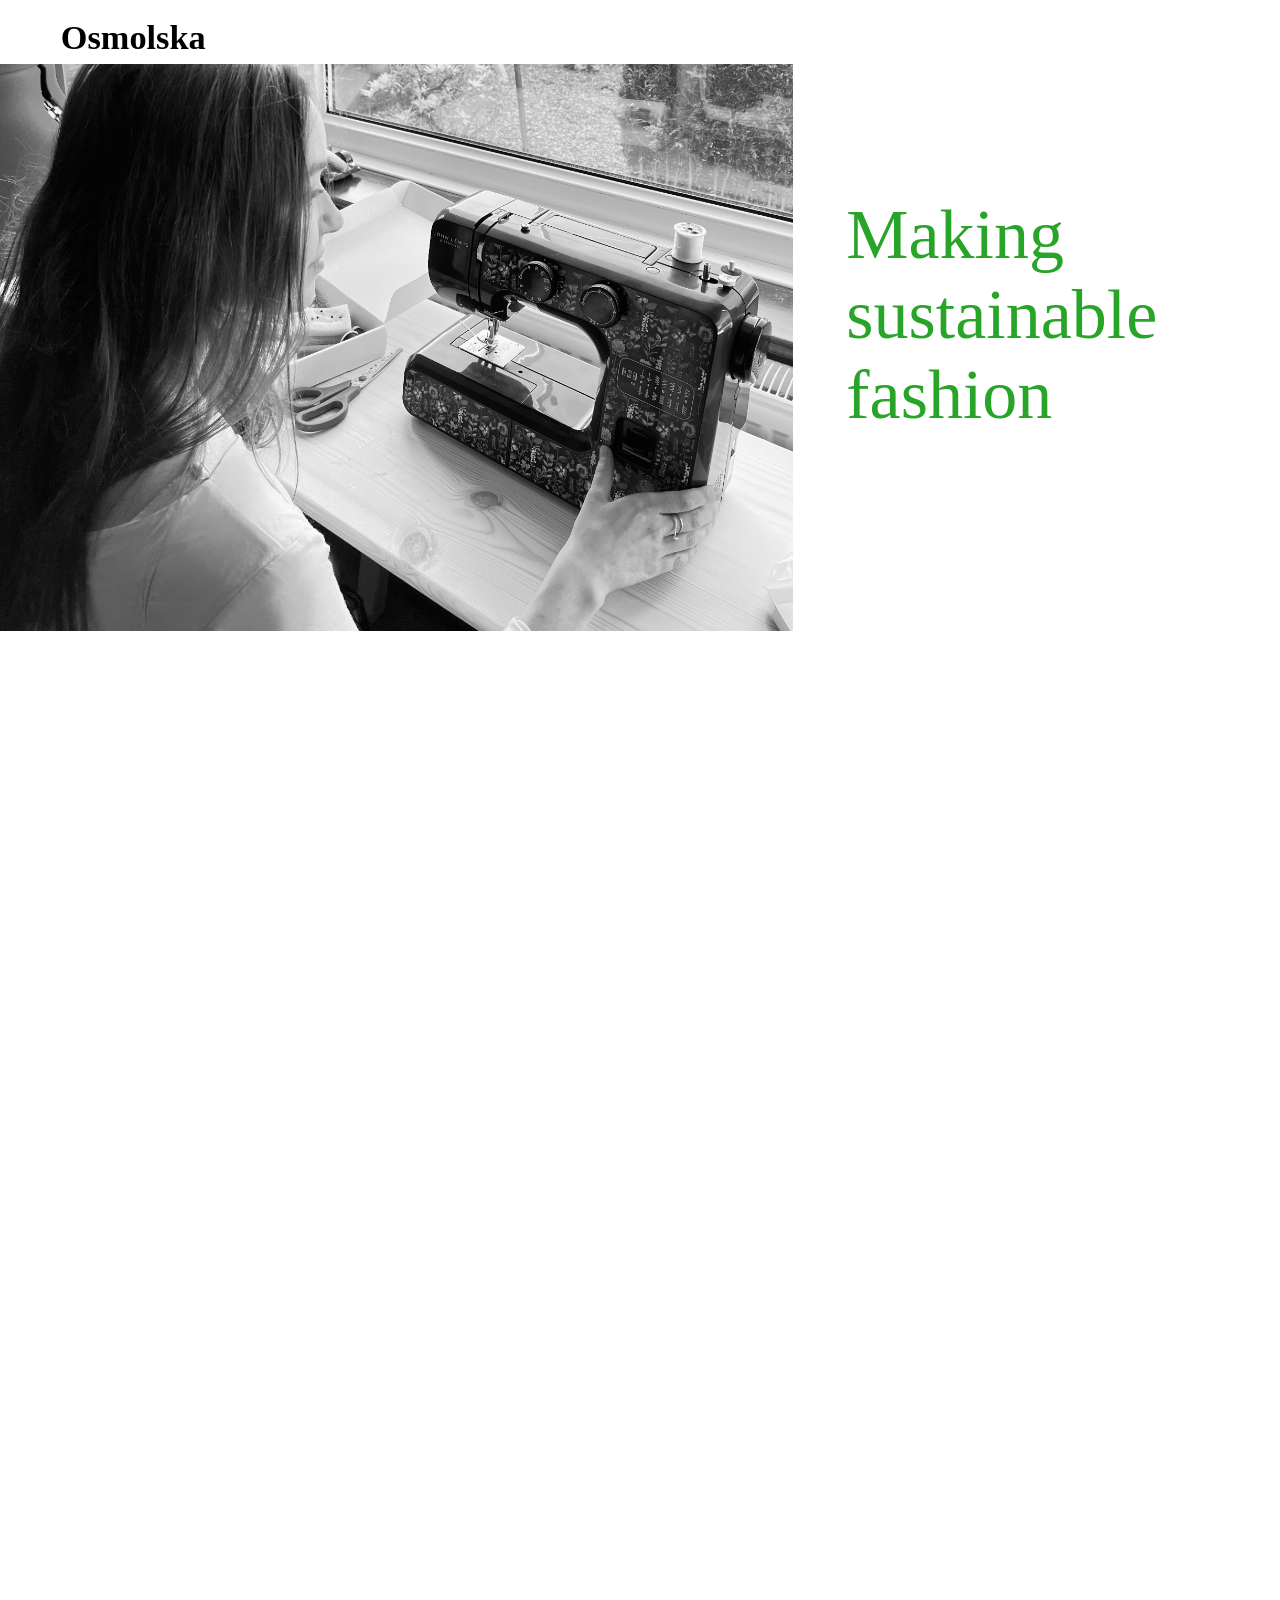
==== art.html @ ff0fca17 "main" ====
<!DOCTYPE html>
<html>
<head>
  <title>Art</title>
</head>
<body>
  <script src="banner.js"></script>
  <script>
    document.body.style.margin = '0';
    document.body.style.backgroundColor = 'white';

    const scene = document.createElement('div');
    scene.style.position = 'relative';
    scene.style.display = 'flex';
    scene.style.alignItems = 'center';
    scene.style.justifyContent = 'center';
    scene.style.gap = `${2 * window.CM}px`;
    scene.style.margin = `${5 * window.CM}px auto ${4 * window.CM} auto`;
    scene.style.width = 'fit-content';

    const sewing = document.createElement('img');
    sewing.src = 'Images/sewing.JPG';
    sewing.style.display = 'block';
    sewing.style.width = `${30 * window.CM}px`;
    sewing.style.transform = 'rotate(0deg)';
    scene.appendChild(sewing);

    const title = document.createElement('div');
    title.textContent = 'Making sustainable fashion';
    title.style.color = '#28a428';
    title.style.fontFamily = "'Times New Roman', Times, serif";
    title.style.fontSize = `${100 * window.SCALE}px`;
    title.style.textAlign = 'left';
    scene.appendChild(title);

    document.body.appendChild(scene);

    const spacer = document.createElement('div');
    spacer.style.height = `${3 * window.CM}px`;
    document.body.appendChild(spacer);

    (function () {
      const SCALE = window.SCALE;
      const CM = window.CM;
      const files = ['Images/dress2.png', 'Images/dress1.png', 'Images/dress3.jpg'];
      const sourceUrl = 'https://www.sciencedirect.com/science/article/pii/S2405844023096123';

      const linkStyle = document.createElement('style');
      linkStyle.textContent = `
        .source-link, .source-link:link, .source-link:visited,
        .source-link:hover, .source-link:active, .source-link:focus {
          color: inherit;
          font: inherit;
          text-decoration: none;
        }
      `;
      document.head.appendChild(linkStyle);

      const source = (text) => `<a class="source-link" href="${sourceUrl}" target="_blank" rel="noopener noreferrer">${text}</a>`;

      const labelsLeft = [source('<strong>Textile production amounts to nearly 10\% of global carbon emissions. </strong>'), '<strong>These clothes are made by me, using local / recycled materials.</strong>', '<strong>Clothes should last more than a month</strong>'];
      const labelsRight = [ source('Emitting billions of tonnes of CO2 annually'), 'e.g., curtains were used to make this dress', 'Clothes should be valued'];

      const wrappers = [];
      const sections = [];

      files.forEach((src, i) => {
        const wrapper = document.createElement('div');
        wrapper.style.position = 'fixed';
        wrapper.style.top = '50%';
        wrapper.style.left = '50%';
        wrapper.style.opacity = '0';
        wrapper.style.zIndex = '1';
        wrapper.style.pointerEvents = 'none';

        const img = document.createElement('img');
        img.src = src;
        img.style.aspectRatio = '1 / 1';
        img.style.objectFit = 'cover';
        img.style.display = 'block';
        if (src.includes('dress3')) {
          img.style.objectPosition = 'center 80%';
        }
        wrapper.appendChild(img);

        if (labelsLeft[i]) {
          const label = document.createElement('div');
          label.innerHTML = labelsLeft[i];
          label.style.position = 'absolute';
          label.style.right = `calc(100% + ${3 * CM}px)`;
          label.style.top = '50%';
          label.style.transform = 'translate(0, -50%)';
          label.style.fontFamily = "'Times New Roman', Times, serif";
          label.style.fontSize = `${55 * SCALE}px`;
          label.style.color = '#28a428';
          label.style.width = `min(${10 * CM}px, calc(100vw - ${2 * CM}px))`;
          label.style.whiteSpace = 'pre-line';
          wrapper.appendChild(label);
          label.style.pointerEvents = 'auto';
        }

        if (labelsRight[i]) {
          const label = document.createElement('div');
          label.innerHTML = labelsRight[i];
          label.style.position = 'absolute';
          label.style.left = `calc(100% + ${1 * CM}px)`;
          label.style.top = '50%';
          label.style.transform = 'translate(0, -50%)';
          label.style.fontFamily = "'Times New Roman', Times, serif";
          label.style.fontSize = `${55 * SCALE}px`;
          label.style.color = '#28a428';
          label.style.width = `min(${10 * CM}px, calc(100vw - ${2 * CM}px))`;
          label.style.whiteSpace = 'pre-line';
          wrapper.appendChild(label);
          label.style.pointerEvents = 'auto';
        }

        document.body.appendChild(wrapper);
        wrappers.push(wrapper);

        const section = document.createElement('div');
        section.style.height = '100vh';
        document.body.appendChild(section);
        sections.push(section);
      });

      function fade(distance) {
        if (distance <= CM) return 1;
        const range = Math.max(1, window.innerHeight * 0.5 - CM);
        const t = Math.min(1, (distance - CM) / range);
        return 1 - (t * t * (3 - 2 * t));
      }

      function update() {
        const viewportCenter = window.innerHeight / 2;
        const size = 20 * CM;

        wrappers.forEach(wrapper => {
          wrapper.firstChild.style.width = size + 'px';
          wrapper.firstChild.style.height = size + 'px';
        });

        sections.forEach((s, i) => {
          const rect = s.getBoundingClientRect();
          const offset = rect.top + rect.height / 2 - viewportCenter;
          wrappers[i].style.transform = `translate(-50%, calc(-50% + ${offset * 0.5}px))`;
          wrappers[i].style.opacity = fade(Math.abs(offset));
        });
      }

      window.addEventListener('scroll', update);
      window.addEventListener('resize', update);
      update();
    })();
  </script>
</body>
</html>
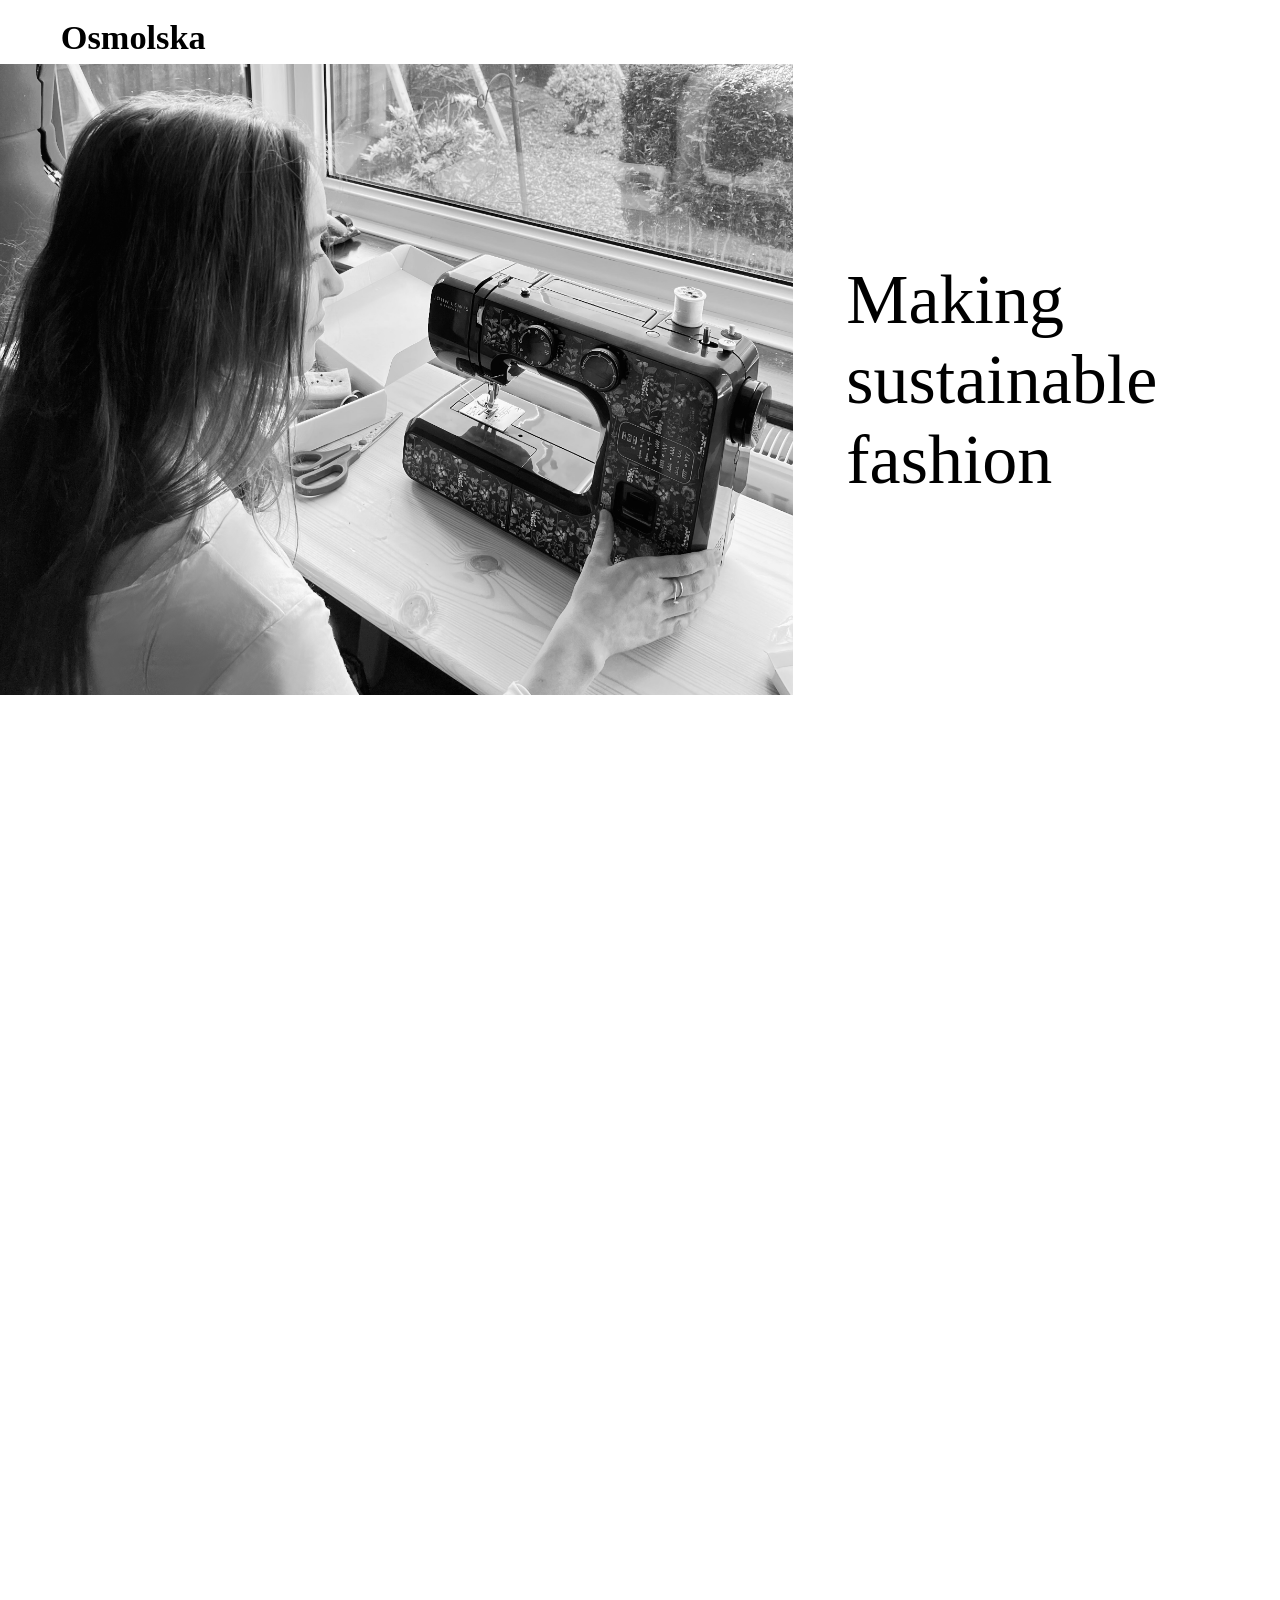
==== commit 2feaaff8: "mobile fixes" ====
--- a/art.html
+++ b/art.html
@@ -1,6 +1,8 @@
 <!DOCTYPE html>
 <html>
 <head>
+  <meta charset="UTF-8">
+  <meta name="viewport" content="width=device-width, initial-scale=1.0">
   <title>Art</title>
 </head>
 <body>
@@ -8,29 +10,76 @@
   <script>
     document.body.style.margin = '0';
     document.body.style.backgroundColor = 'white';
+    document.documentElement.style.overflowX = 'hidden';
 
     const scene = document.createElement('div');
     scene.style.position = 'relative';
     scene.style.display = 'flex';
     scene.style.alignItems = 'center';
     scene.style.justifyContent = 'center';
-    scene.style.gap = `${2 * window.CM}px`;
-    scene.style.margin = `${5 * window.CM}px auto ${4 * window.CM} auto`;
     scene.style.width = 'fit-content';
+    scene.style.maxWidth = '100%';
 
     const sewing = document.createElement('img');
     sewing.src = 'Images/sewing.JPG';
     sewing.style.display = 'block';
-    sewing.style.width = `${30 * window.CM}px`;
-    sewing.style.transform = 'rotate(0deg)';
-    scene.appendChild(sewing);
 
     const title = document.createElement('div');
     title.textContent = 'Making sustainable fashion';
-    title.style.color = '#28a428';
+    title.style.color = 'black';
     title.style.fontFamily = "'Times New Roman', Times, serif";
-    title.style.fontSize = `${100 * window.SCALE}px`;
-    title.style.textAlign = 'left';
+
+    function layoutScene() {
+      const narrow = window.isNarrow();
+      const CM = window.CM;
+      const SCALE = window.SCALE;
+
+      if (narrow) {
+        scene.style.flexDirection = 'row';
+        scene.style.gap = '0px';
+        scene.style.width = '100vw';
+        scene.style.maxWidth = '100vw';
+        // Flush with the bottom of the fixed banner: no gap above the picture.
+        scene.style.margin = `${window.bannerHeight()}px 0 ${2 * CM}px 0`;
+
+        sewing.style.width = '100vw';
+
+        title.style.position = 'absolute';
+        title.style.top = '50%';
+        title.style.left = '50%';
+        title.style.width = '100%';
+        title.style.margin = '0px';
+        title.style.transform = 'translate(-50%, 190%)';
+        title.style.whiteSpace = 'pre-line';
+        title.style.textAlign = 'center';
+        title.style.fontSize = `min(${104 * SCALE}px, 10vw)`;
+        title.style.textShadow = 'none';
+      } else {
+        scene.style.flexDirection = 'row';
+        scene.style.gap = `${2 * CM}px`;
+        scene.style.width = 'fit-content';
+        scene.style.maxWidth = '100%';
+        scene.style.width = 'fit-content';
+        scene.style.maxWidth = '100%';
+        // Flush with the bottom of the fixed banner: no gap above the picture.
+        scene.style.margin = `${window.bannerHeight()}px auto ${4 * CM}px auto`;
+
+        sewing.style.width = `${30 * CM}px`;
+
+        title.style.position = 'static';
+        title.style.top = 'auto';
+        title.style.left = 'auto';
+        title.style.width = 'auto';
+        title.style.margin = '0px';
+        title.style.transform = 'none';
+        title.style.whiteSpace = 'normal';
+        title.style.textAlign = 'left';
+        title.style.fontSize = `min(${100 * SCALE}px, 30vw)`;
+        title.style.textShadow = 'none';
+      }
+    }
+
+    scene.appendChild(sewing);
     scene.appendChild(title);
 
     document.body.appendChild(scene);
@@ -58,11 +107,12 @@
 
       const source = (text) => `<a class="source-link" href="${sourceUrl}" target="_blank" rel="noopener noreferrer">${text}</a>`;
 
-      const labelsLeft = [source('<strong>Textile production amounts to nearly 10\% of global carbon emissions. </strong>'), '<strong>These clothes are made by me, using local / recycled materials.</strong>', '<strong>Clothes should last more than a month</strong>'];
-      const labelsRight = [ source('Emitting billions of tonnes of CO2 annually'), 'e.g., curtains were used to make this dress', 'Clothes should be valued'];
+      const labelsLeft = [source('<strong>Textile production amounts to nearly 10\% of global carbon emissions. </strong>'), '<strong>These clothes are made by me, using local / recycled materials.</strong>', '<strong>Clothes should last more than a month.</strong>'];
+      const labelsRight = [ source('Emitting billions of tonnes of CO2 annually.'), 'e.g., curtains were used to make this dress.', 'Clothes should be valued.'];
 
       const wrappers = [];
       const sections = [];
+      const labels = [];
 
       files.forEach((src, i) => {
         const wrapper = document.createElement('div');
@@ -79,77 +129,161 @@
         img.style.objectFit = 'cover';
         img.style.display = 'block';
         if (src.includes('dress3')) {
-          img.style.objectPosition = 'center 80%';
+          img.style.objectPosition = 'center 60%';
         }
         wrapper.appendChild(img);
+
+        const sideLabels = [];
 
         if (labelsLeft[i]) {
           const label = document.createElement('div');
           label.innerHTML = labelsLeft[i];
-          label.style.position = 'absolute';
-          label.style.right = `calc(100% + ${3 * CM}px)`;
-          label.style.top = '50%';
-          label.style.transform = 'translate(0, -50%)';
+          label.dataset.side = 'left';
           label.style.fontFamily = "'Times New Roman', Times, serif";
-          label.style.fontSize = `${55 * SCALE}px`;
-          label.style.color = '#28a428';
-          label.style.width = `min(${10 * CM}px, calc(100vw - ${2 * CM}px))`;
+          label.style.color = 'black';
           label.style.whiteSpace = 'pre-line';
-          wrapper.appendChild(label);
           label.style.pointerEvents = 'auto';
+          wrapper.insertBefore(label, img);
+          sideLabels.push(label);
         }
 
         if (labelsRight[i]) {
           const label = document.createElement('div');
           label.innerHTML = labelsRight[i];
-          label.style.position = 'absolute';
-          label.style.left = `calc(100% + ${1 * CM}px)`;
-          label.style.top = '50%';
-          label.style.transform = 'translate(0, -50%)';
+          label.dataset.side = 'right';
           label.style.fontFamily = "'Times New Roman', Times, serif";
-          label.style.fontSize = `${55 * SCALE}px`;
-          label.style.color = '#28a428';
-          label.style.width = `min(${10 * CM}px, calc(100vw - ${2 * CM}px))`;
+          label.style.color = 'black';
           label.style.whiteSpace = 'pre-line';
+          label.style.pointerEvents = 'auto';
           wrapper.appendChild(label);
-          label.style.pointerEvents = 'auto';
-        }
+          sideLabels.push(label);
+        }
+
+        labels.push(sideLabels);
 
         document.body.appendChild(wrapper);
         wrappers.push(wrapper);
 
         const section = document.createElement('div');
-        section.style.height = '100vh';
+        section.style.height = '50vh';
         document.body.appendChild(section);
         sections.push(section);
       });
 
-      function fade(distance) {
+      let lastNarrow = null;
+
+      function layoutGallery(narrow) {
+        if (narrow === lastNarrow) return;
+        lastNarrow = narrow;
+
+        labels.forEach(sideLabels => {
+          sideLabels.forEach(label => {
+            const right = label.dataset.side === 'right';
+            label.style.left = 'auto';
+            label.style.right = 'auto';
+
+            if (narrow) {
+              label.style.position = 'static';
+              label.style.top = 'auto';
+              label.style.transform = 'none';
+              label.style.width = `calc(100vw - ${2 * CM}px)`;
+              label.style.maxWidth = '26em';
+              label.style.margin = right
+                ? `${0.8 * CM}px auto 0`
+                : `0 auto ${0.8 * CM}px`;
+              label.style.textAlign = 'center';
+              label.style.fontSize = `min(${32 * SCALE}px, 5.4vw)`;
+            } else {
+              label.style.position = 'absolute';
+              label.style.top = '50%';
+              label.style.transform = 'translate(0, -50%)';
+              label.style.margin = '0';
+              label.style.width = `min(${10 * CM}px, calc(100vw - ${2 * CM}px))`;
+              label.style.maxWidth = 'none';
+              label.style.textAlign = 'left';
+              label.style.fontSize = `${32 * SCALE}px`;
+              label.style[right ? 'left' : 'right'] = `calc(100% + ${(right ? 1 : 3) * CM}px)`;
+            }
+          });
+        });
+      }
+
+      function fade(distance, leaving) {
         if (distance <= CM) return 1;
-        const range = Math.max(1, window.innerHeight * 0.5 - CM);
+        const viewportHeight = window.viewportHeight();
+        let reach = viewportHeight * 0.5;
+        if (window.isNarrow()) {
+          reach = leaving ? viewportHeight * 0.35 : viewportHeight * 1.15;
+        }
+        const range = Math.max(1, reach - CM);
         const t = Math.min(1, (distance - CM) / range);
         return 1 - (t * t * (3 - 2 * t));
       }
 
       function update() {
-        const viewportCenter = window.innerHeight / 2;
-        const size = 20 * CM;
+        const viewportCenter = window.viewportHeight() / 2;
+        const narrow = window.isNarrow();
+        layoutGallery(narrow);
+        // Same photo sizing as science.html, so the two galleries match.
+        const size = narrow
+          ? Math.min(12 * CM, window.innerWidth * 0.68, window.viewportHeight() * 0.42)
+          : 12 * CM;
 
         wrappers.forEach(wrapper => {
-          wrapper.firstChild.style.width = size + 'px';
-          wrapper.firstChild.style.height = size + 'px';
+          wrapper.style.width = narrow ? '100%' : '';
+          wrapper.style.left = narrow ? '0' : '50%';
+          const img = wrapper.querySelector('img');
+          img.style.width = size + 'px';
+          img.style.height = size + 'px';
+          img.style.marginLeft = narrow ? 'auto' : '0';
+          img.style.marginRight = narrow ? 'auto' : '0';
+        });
+
+        const viewportHeight = window.viewportHeight();
+        const endGap = 5 * CM;
+        const photoGap = 2 * CM;
+
+        sections.forEach((s, i) => {
+          let height = viewportHeight;
+
+          if (narrow) {
+            // Each wrapper holds the photo plus its labels, and the parallax
+            // below moves a wrapper at half the section's rate, so two
+            // wrappers only ever end up sectionHeight / 2 apart on screen.
+            // Size the section off the measured wrapper so that distance
+            // always clears the wrapper plus photoGap - a fixed multiple of
+            // the viewport lets them overlap once the labels get tall.
+            const wrapperHeight = wrappers[i].getBoundingClientRect().height;
+            height = Math.max(2 * (wrapperHeight + photoGap),
+              viewportHeight * 0.75);
+
+            if (i === sections.length - 1) {
+              // The last photo only has to scroll far enough to come to rest
+              // endGap above the end of the page. Its centre is pulled half
+              // way towards the section's centre, hence the 4x term.
+              height = Math.max(height, viewportHeight * 0.3,
+                2 * wrapperHeight + 4 * endGap - viewportHeight);
+            }
+          }
+
+          s.style.height = height + 'px';
         });
 
         sections.forEach((s, i) => {
           const rect = s.getBoundingClientRect();
           const offset = rect.top + rect.height / 2 - viewportCenter;
-          wrappers[i].style.transform = `translate(-50%, calc(-50% + ${offset * 0.5}px))`;
-          wrappers[i].style.opacity = fade(Math.abs(offset));
+          wrappers[i].style.transform = `translate(${narrow ? 0 : -50}%, calc(-50% + ${offset * 0.5}px))`;
+          wrappers[i].style.opacity = fade(Math.abs(offset), offset < 0);
         });
       }
 
       window.addEventListener('scroll', update);
-      window.addEventListener('resize', update);
+      window.addEventListener('resize', () => {
+        lastNarrow = null;
+        layoutScene();
+        update();
+      });
+      layoutScene();
       update();
     })();
   </script>
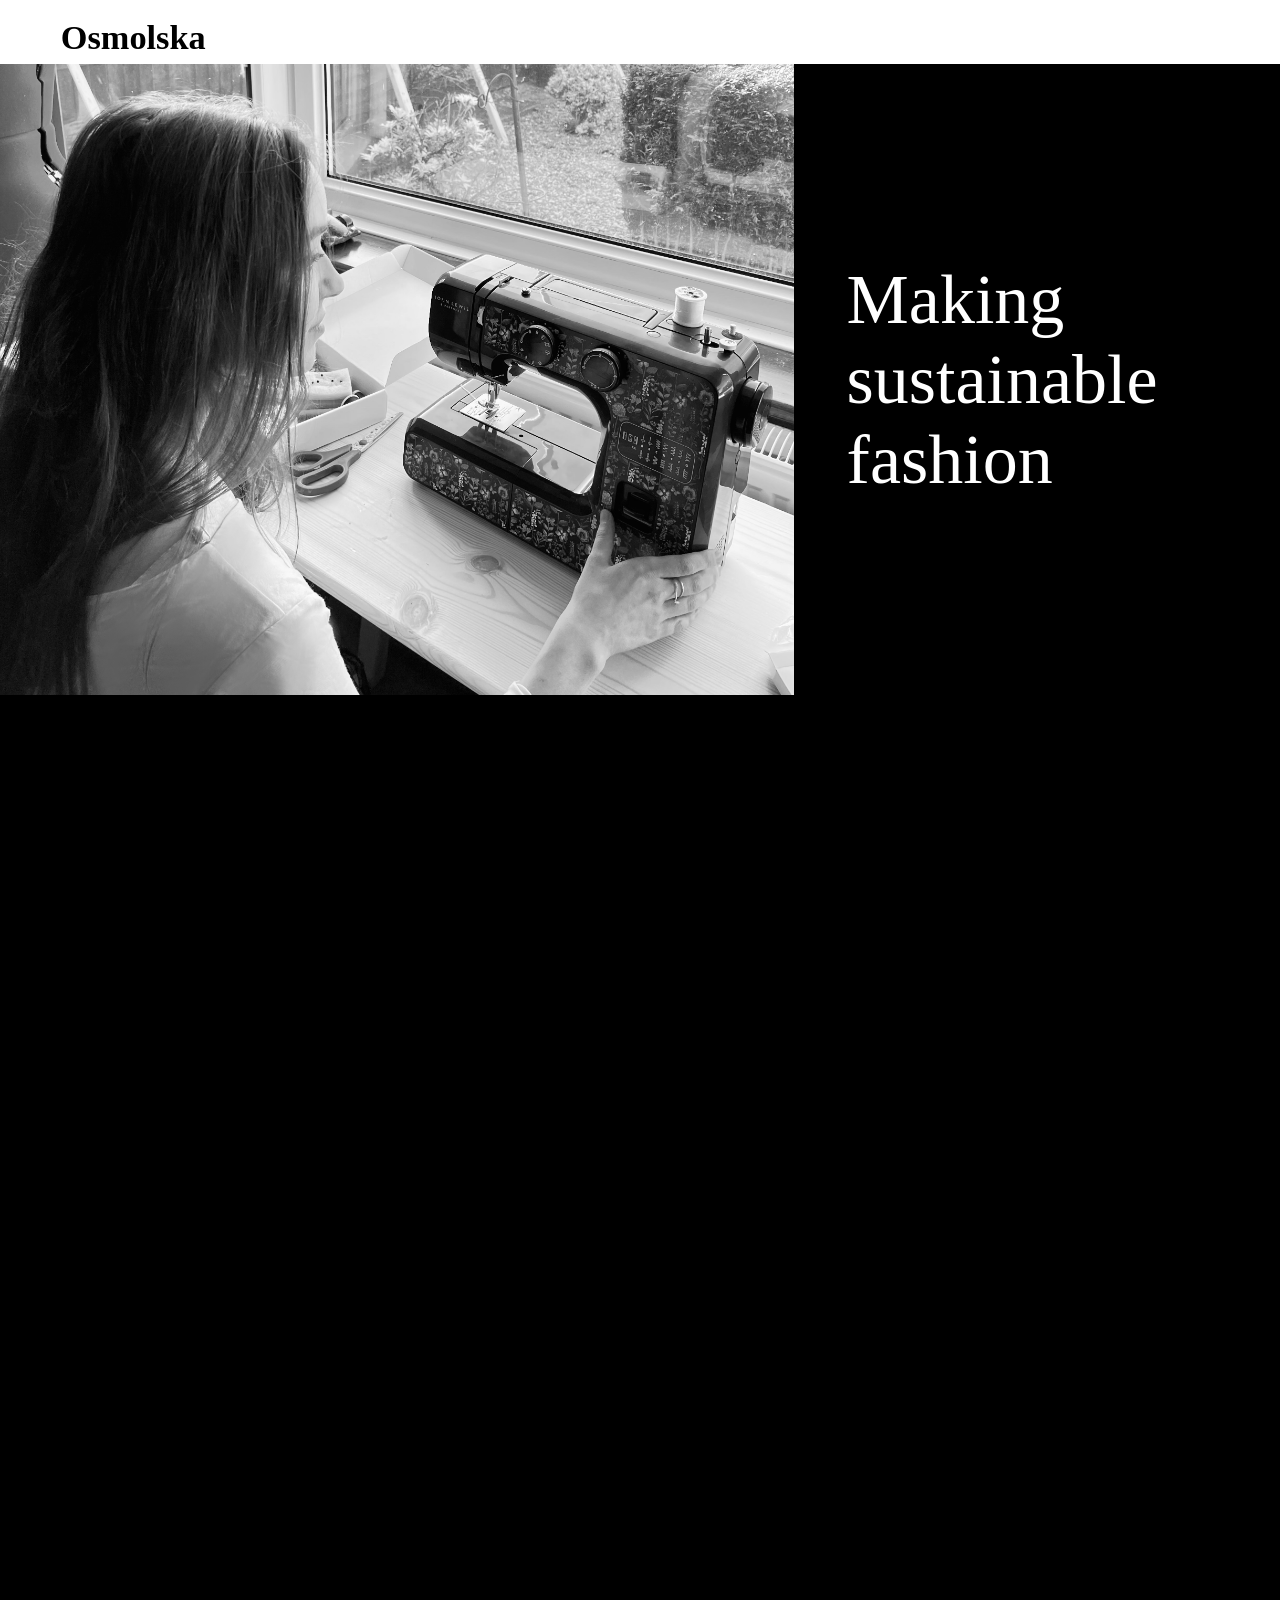
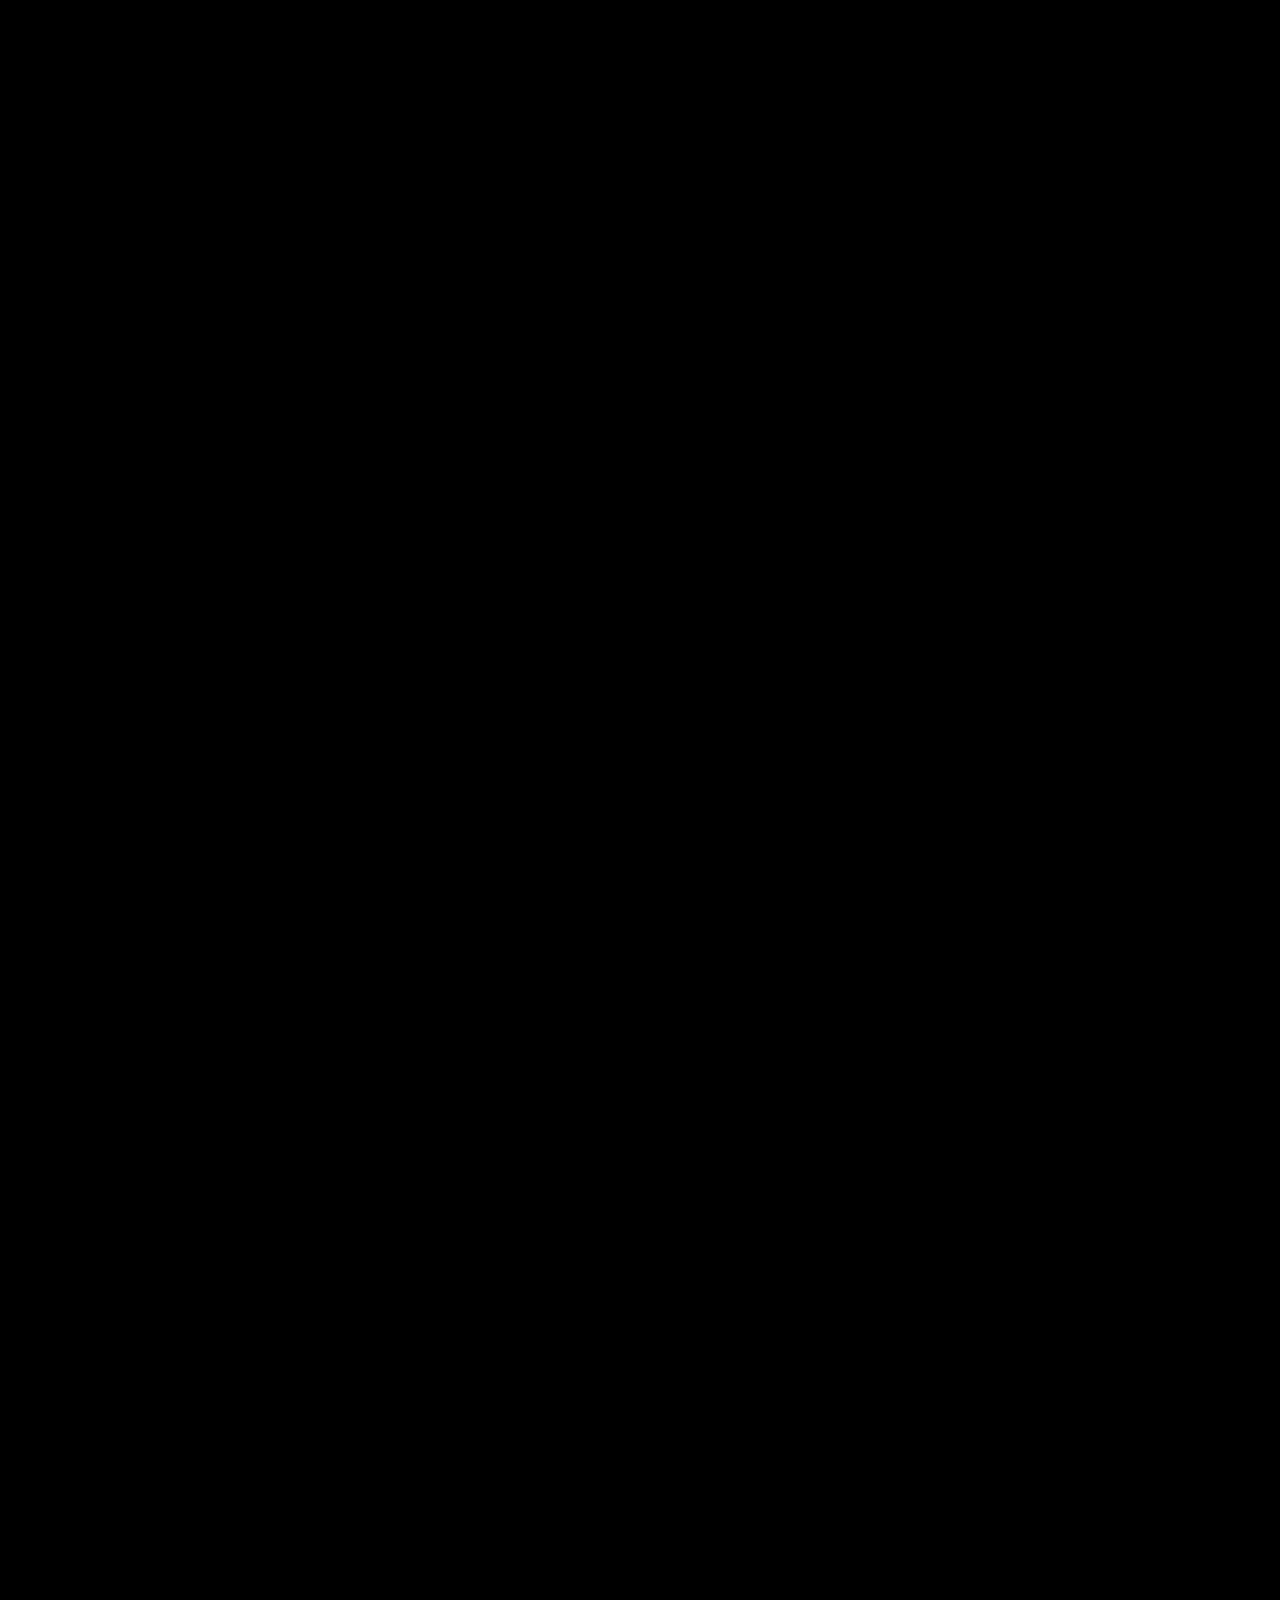
==== commit f107c9c2: "fixes for mobile version" ====
--- a/art.html
+++ b/art.html
@@ -1,291 +1,117 @@
 <!DOCTYPE html>
-<html>
+<html lang="en">
 <head>
   <meta charset="UTF-8">
   <meta name="viewport" content="width=device-width, initial-scale=1.0">
-  <title>Art</title>
+  <title>Osmolska - Art</title>
+  <link rel="stylesheet" href="style.css">
+  <style>
+    body {
+      background: #000;
+    }
+
+    .sewing {
+      display: flex;
+      align-items: center;
+      gap: calc(2 * var(--cm));
+      width: fit-content;
+      max-width: 100%;
+      margin: 0 auto calc(4 * var(--cm));
+    }
+
+    .sewing__photo {
+      width: calc(30 * var(--cm));
+    }
+
+    .sewing__title {
+      color: #fff;
+      font-size: min(calc(100 * var(--px)), 30vw);
+    }
+
+
+    .sewing + .gallery {
+      margin-top: calc(3 * var(--cm));
+    }
+
+    .gallery__label {
+      color: #fff;
+    }
+
+    @media (max-width: 700px), (max-height: 520px) {
+      .sewing {
+        flex-direction: column;
+        gap: calc(1 * var(--cm));
+        width: 100%;
+        margin: 0 0 calc(2 * var(--cm));
+      }
+
+      .sewing__photo {
+        width: 100%;
+      }
+
+
+      .sewing__title {
+        position: static;
+        width: 100%;
+        font-size: min(calc(104 * var(--px)), 10vw);
+        white-space: pre-line;
+        text-align: center;
+      }
+
+      .sewing + .gallery {
+        margin-top: calc(9 * var(--cm));
+      }
+    }
+  </style>
 </head>
 <body>
-  <script src="banner.js"></script>
+  <header class="banner">
+    <a class="banner__title" href="index.html">Osmolska</a>
+  </header>
+
+  <main>
+    <section class="sewing">
+      <img class="sewing__photo" src="Images/sewing.JPG"
+           alt="Sewing a dress from reclaimed fabric">
+      <div class="sewing__title">Making sustainable fashion</div>
+    </section>
+
+    <div class="gallery gallery--flow">
+      <div class="gallery__item">
+        <div class="gallery__label gallery__label--left"><a class="plain-link" href="https://www.sciencedirect.com/science/article/pii/S2405844023096123" target="_blank" rel="noopener noreferrer"><strong>Textile production amounts to nearly 10% of global carbon emissions. </strong></a></div>
+        <img class="gallery__photo" src="Images/dress2.png"
+             alt="A dress made from discarded fabric">
+        <div class="gallery__label gallery__label--right"><a class="plain-link" href="https://www.sciencedirect.com/science/article/pii/S2405844023096123" target="_blank" rel="noopener noreferrer">Emitting billions of tonnes of CO2 annually.</a></div>
+      </div>
+      <div class="gallery__track"></div>
+
+      <div class="gallery__item">
+        <div class="gallery__label gallery__label--left"><strong>These clothes are made by me, using local / recycled materials.</strong></div>
+        <img class="gallery__photo" src="Images/dress1.png"
+             alt="A second dress made from recycled curtains">
+        <div class="gallery__label gallery__label--right">e.g., curtains were used to make this dress.</div>
+      </div>
+      <div class="gallery__track"></div>
+
+      <div class="gallery__item">
+        <div class="gallery__label gallery__label--left"><strong>Clothes should last more than a month.</strong></div>
+        <img class="gallery__photo gallery__photo--low" src="Images/dress3.jpg"
+             alt="A third dress, worn and photographed outdoors">
+        <div class="gallery__label gallery__label--right">Clothes should be valued.</div>
+      </div>
+      <div class="gallery__track"></div>
+    </div>
+  </main>
+
+  <script src="gallery.js"></script>
   <script>
-    document.body.style.margin = '0';
-    document.body.style.backgroundColor = 'white';
-    document.documentElement.style.overflowX = 'hidden';
+    (function () {
+      const gallery = document.querySelector('.gallery');
+      const items = gallery.querySelectorAll('.gallery__item');
+      const tracks = gallery.querySelectorAll('.gallery__track');
 
-    const scene = document.createElement('div');
-    scene.style.position = 'relative';
-    scene.style.display = 'flex';
-    scene.style.alignItems = 'center';
-    scene.style.justifyContent = 'center';
-    scene.style.width = 'fit-content';
-    scene.style.maxWidth = '100%';
-
-    const sewing = document.createElement('img');
-    sewing.src = 'Images/sewing.JPG';
-    sewing.style.display = 'block';
-
-    const title = document.createElement('div');
-    title.textContent = 'Making sustainable fashion';
-    title.style.color = 'black';
-    title.style.fontFamily = "'Times New Roman', Times, serif";
-
-    function layoutScene() {
-      const narrow = window.isNarrow();
-      const CM = window.CM;
-      const SCALE = window.SCALE;
-
-      if (narrow) {
-        scene.style.flexDirection = 'row';
-        scene.style.gap = '0px';
-        scene.style.width = '100vw';
-        scene.style.maxWidth = '100vw';
-        // Flush with the bottom of the fixed banner: no gap above the picture.
-        scene.style.margin = `${window.bannerHeight()}px 0 ${2 * CM}px 0`;
-
-        sewing.style.width = '100vw';
-
-        title.style.position = 'absolute';
-        title.style.top = '50%';
-        title.style.left = '50%';
-        title.style.width = '100%';
-        title.style.margin = '0px';
-        title.style.transform = 'translate(-50%, 190%)';
-        title.style.whiteSpace = 'pre-line';
-        title.style.textAlign = 'center';
-        title.style.fontSize = `min(${104 * SCALE}px, 10vw)`;
-        title.style.textShadow = 'none';
-      } else {
-        scene.style.flexDirection = 'row';
-        scene.style.gap = `${2 * CM}px`;
-        scene.style.width = 'fit-content';
-        scene.style.maxWidth = '100%';
-        scene.style.width = 'fit-content';
-        scene.style.maxWidth = '100%';
-        // Flush with the bottom of the fixed banner: no gap above the picture.
-        scene.style.margin = `${window.bannerHeight()}px auto ${4 * CM}px auto`;
-
-        sewing.style.width = `${30 * CM}px`;
-
-        title.style.position = 'static';
-        title.style.top = 'auto';
-        title.style.left = 'auto';
-        title.style.width = 'auto';
-        title.style.margin = '0px';
-        title.style.transform = 'none';
-        title.style.whiteSpace = 'normal';
-        title.style.textAlign = 'left';
-        title.style.fontSize = `min(${100 * SCALE}px, 30vw)`;
-        title.style.textShadow = 'none';
-      }
-    }
-
-    scene.appendChild(sewing);
-    scene.appendChild(title);
-
-    document.body.appendChild(scene);
-
-    const spacer = document.createElement('div');
-    spacer.style.height = `${3 * window.CM}px`;
-    document.body.appendChild(spacer);
-
-    (function () {
-      const SCALE = window.SCALE;
-      const CM = window.CM;
-      const files = ['Images/dress2.png', 'Images/dress1.png', 'Images/dress3.jpg'];
-      const sourceUrl = 'https://www.sciencedirect.com/science/article/pii/S2405844023096123';
-
-      const linkStyle = document.createElement('style');
-      linkStyle.textContent = `
-        .source-link, .source-link:link, .source-link:visited,
-        .source-link:hover, .source-link:active, .source-link:focus {
-          color: inherit;
-          font: inherit;
-          text-decoration: none;
-        }
-      `;
-      document.head.appendChild(linkStyle);
-
-      const source = (text) => `<a class="source-link" href="${sourceUrl}" target="_blank" rel="noopener noreferrer">${text}</a>`;
-
-      const labelsLeft = [source('<strong>Textile production amounts to nearly 10\% of global carbon emissions. </strong>'), '<strong>These clothes are made by me, using local / recycled materials.</strong>', '<strong>Clothes should last more than a month.</strong>'];
-      const labelsRight = [ source('Emitting billions of tonnes of CO2 annually.'), 'e.g., curtains were used to make this dress.', 'Clothes should be valued.'];
-
-      const wrappers = [];
-      const sections = [];
-      const labels = [];
-
-      files.forEach((src, i) => {
-        const wrapper = document.createElement('div');
-        wrapper.style.position = 'fixed';
-        wrapper.style.top = '50%';
-        wrapper.style.left = '50%';
-        wrapper.style.opacity = '0';
-        wrapper.style.zIndex = '1';
-        wrapper.style.pointerEvents = 'none';
-
-        const img = document.createElement('img');
-        img.src = src;
-        img.style.aspectRatio = '1 / 1';
-        img.style.objectFit = 'cover';
-        img.style.display = 'block';
-        if (src.includes('dress3')) {
-          img.style.objectPosition = 'center 60%';
-        }
-        wrapper.appendChild(img);
-
-        const sideLabels = [];
-
-        if (labelsLeft[i]) {
-          const label = document.createElement('div');
-          label.innerHTML = labelsLeft[i];
-          label.dataset.side = 'left';
-          label.style.fontFamily = "'Times New Roman', Times, serif";
-          label.style.color = 'black';
-          label.style.whiteSpace = 'pre-line';
-          label.style.pointerEvents = 'auto';
-          wrapper.insertBefore(label, img);
-          sideLabels.push(label);
-        }
-
-        if (labelsRight[i]) {
-          const label = document.createElement('div');
-          label.innerHTML = labelsRight[i];
-          label.dataset.side = 'right';
-          label.style.fontFamily = "'Times New Roman', Times, serif";
-          label.style.color = 'black';
-          label.style.whiteSpace = 'pre-line';
-          label.style.pointerEvents = 'auto';
-          wrapper.appendChild(label);
-          sideLabels.push(label);
-        }
-
-        labels.push(sideLabels);
-
-        document.body.appendChild(wrapper);
-        wrappers.push(wrapper);
-
-        const section = document.createElement('div');
-        section.style.height = '50vh';
-        document.body.appendChild(section);
-        sections.push(section);
-      });
-
-      let lastNarrow = null;
-
-      function layoutGallery(narrow) {
-        if (narrow === lastNarrow) return;
-        lastNarrow = narrow;
-
-        labels.forEach(sideLabels => {
-          sideLabels.forEach(label => {
-            const right = label.dataset.side === 'right';
-            label.style.left = 'auto';
-            label.style.right = 'auto';
-
-            if (narrow) {
-              label.style.position = 'static';
-              label.style.top = 'auto';
-              label.style.transform = 'none';
-              label.style.width = `calc(100vw - ${2 * CM}px)`;
-              label.style.maxWidth = '26em';
-              label.style.margin = right
-                ? `${0.8 * CM}px auto 0`
-                : `0 auto ${0.8 * CM}px`;
-              label.style.textAlign = 'center';
-              label.style.fontSize = `min(${32 * SCALE}px, 5.4vw)`;
-            } else {
-              label.style.position = 'absolute';
-              label.style.top = '50%';
-              label.style.transform = 'translate(0, -50%)';
-              label.style.margin = '0';
-              label.style.width = `min(${10 * CM}px, calc(100vw - ${2 * CM}px))`;
-              label.style.maxWidth = 'none';
-              label.style.textAlign = 'left';
-              label.style.fontSize = `${32 * SCALE}px`;
-              label.style[right ? 'left' : 'right'] = `calc(100% + ${(right ? 1 : 3) * CM}px)`;
-            }
-          });
-        });
-      }
-
-      function fade(distance, leaving) {
-        if (distance <= CM) return 1;
-        const viewportHeight = window.viewportHeight();
-        let reach = viewportHeight * 0.5;
-        if (window.isNarrow()) {
-          reach = leaving ? viewportHeight * 0.35 : viewportHeight * 1.15;
-        }
-        const range = Math.max(1, reach - CM);
-        const t = Math.min(1, (distance - CM) / range);
-        return 1 - (t * t * (3 - 2 * t));
-      }
-
-      function update() {
-        const viewportCenter = window.viewportHeight() / 2;
-        const narrow = window.isNarrow();
-        layoutGallery(narrow);
-        // Same photo sizing as science.html, so the two galleries match.
-        const size = narrow
-          ? Math.min(12 * CM, window.innerWidth * 0.68, window.viewportHeight() * 0.42)
-          : 12 * CM;
-
-        wrappers.forEach(wrapper => {
-          wrapper.style.width = narrow ? '100%' : '';
-          wrapper.style.left = narrow ? '0' : '50%';
-          const img = wrapper.querySelector('img');
-          img.style.width = size + 'px';
-          img.style.height = size + 'px';
-          img.style.marginLeft = narrow ? 'auto' : '0';
-          img.style.marginRight = narrow ? 'auto' : '0';
-        });
-
-        const viewportHeight = window.viewportHeight();
-        const endGap = 5 * CM;
-        const photoGap = 2 * CM;
-
-        sections.forEach((s, i) => {
-          let height = viewportHeight;
-
-          if (narrow) {
-            // Each wrapper holds the photo plus its labels, and the parallax
-            // below moves a wrapper at half the section's rate, so two
-            // wrappers only ever end up sectionHeight / 2 apart on screen.
-            // Size the section off the measured wrapper so that distance
-            // always clears the wrapper plus photoGap - a fixed multiple of
-            // the viewport lets them overlap once the labels get tall.
-            const wrapperHeight = wrappers[i].getBoundingClientRect().height;
-            height = Math.max(2 * (wrapperHeight + photoGap),
-              viewportHeight * 0.75);
-
-            if (i === sections.length - 1) {
-              // The last photo only has to scroll far enough to come to rest
-              // endGap above the end of the page. Its centre is pulled half
-              // way towards the section's centre, hence the 4x term.
-              height = Math.max(height, viewportHeight * 0.3,
-                2 * wrapperHeight + 4 * endGap - viewportHeight);
-            }
-          }
-
-          s.style.height = height + 'px';
-        });
-
-        sections.forEach((s, i) => {
-          const rect = s.getBoundingClientRect();
-          const offset = rect.top + rect.height / 2 - viewportCenter;
-          wrappers[i].style.transform = `translate(${narrow ? 0 : -50}%, calc(-50% + ${offset * 0.5}px))`;
-          wrappers[i].style.opacity = fade(Math.abs(offset), offset < 0);
-        });
-      }
-
-      window.addEventListener('scroll', update);
-      window.addEventListener('resize', () => {
-        lastNarrow = null;
-        layoutScene();
-        update();
-      });
-      layoutScene();
-      update();
+      Gallery.init({ items, tracks, flowOnMobile: true });
     })();
   </script>
 </body>
-</html>+</html>
--- a/style.css
+++ b/style.css
@@ -0,0 +1,180 @@
+
+:root {
+  --scale: 0.7;
+  --cm: calc(var(--scale) * 1cm);
+  --px: calc(var(--scale) * 1px);
+  --serif: 'Times New Roman', Times, serif;
+}
+
+*,
+*::before,
+*::after {
+  box-sizing: border-box;
+}
+
+html {
+
+  overflow-x: clip;
+}
+
+body {
+  margin: 0;
+  font-family: var(--serif);
+  color: #000;
+}
+
+img {
+  display: block;
+}
+
+
+
+.banner {
+  position: sticky;
+  top: 0;
+  z-index: 10;
+  flex: none;
+  padding: calc(0.9 * var(--cm)) 0 calc(0.5 * var(--cm)) calc(2.3 * var(--cm));
+  background: #fff;
+}
+
+.banner__title {
+  display: block;
+  font-family: Georgia, serif;
+  font-weight: bold;
+  font-size: calc(49 * var(--px));
+  line-height: 0.8;
+  color: #000;
+  text-decoration: none;
+}
+
+
+.plain-link,
+.plain-link:link,
+.plain-link:visited,
+.plain-link:hover,
+.plain-link:active,
+.plain-link:focus {
+  color: inherit;
+  font: inherit;
+  text-decoration: none;
+}
+
+
+
+.gallery {
+  --label-w-left: calc(10 * var(--cm));
+  --label-w-right: calc(10 * var(--cm));
+  --label-gap-left: calc(3 * var(--cm));
+  --label-gap-right: calc(1 * var(--cm));
+  --label-font-narrow: 5.4vw;
+  --label-max-narrow: 26em;
+  --label-margin-left: 0 auto calc(0.8 * var(--cm));
+  --label-margin-right: calc(0.8 * var(--cm)) auto 0;
+}
+
+.gallery__item {
+  position: fixed;
+  top: 50%;
+  left: 50%;
+  z-index: 1;
+  pointer-events: none;
+  opacity: 0;
+}
+
+.gallery__track {
+  height: 100vh;
+}
+
+.gallery__photo {
+  width: calc(12 * var(--cm));
+  aspect-ratio: 1 / 1;
+  object-fit: cover;
+}
+
+.gallery__photo--low {
+  object-position: center 60%;
+}
+
+.gallery__label {
+  --label-shift: 0px;
+  position: absolute;
+  top: 50%;
+  transform: translate(var(--label-shift), -50%);
+  margin: 0;
+  max-width: none;
+  font-size: calc(32 * var(--px));
+  text-align: left;
+  white-space: pre-line;
+  pointer-events: auto;
+}
+
+.gallery__label--left {
+  right: calc(100% + var(--label-gap-left));
+  width: min(var(--label-w-left), calc(100vw - 2 * var(--cm)));
+}
+
+.gallery__label--right {
+  left: calc(100% + var(--label-gap-right));
+  width: min(var(--label-w-right), calc(100vw - 2 * var(--cm)));
+}
+
+.gallery__panel {
+  overflow: hidden;
+}
+
+@media (max-width: 700px), (max-height: 520px) {
+  .banner {
+    padding: calc(0.5 * var(--cm)) 0 calc(0.4 * var(--cm)) calc(1.4 * var(--cm));
+  }
+
+  .banner__title {
+    font-size: 26px;
+    line-height: 0.85;
+  }
+
+  .gallery__item {
+    left: 0;
+    width: 100%;
+  }
+
+  .gallery__photo {
+    width: min(calc(12 * var(--cm)), 68vw, 42vh);
+    margin-inline: auto;
+  }
+
+  .gallery__label {
+    position: static;
+    top: auto;
+    transform: none;
+    width: calc(100vw - 2 * var(--cm));
+    max-width: var(--label-max-narrow);
+    font-size: min(calc(32 * var(--px)), var(--label-font-narrow));
+    text-align: center;
+  }
+
+  .gallery__label--left {
+    right: auto;
+    margin: var(--label-margin-left);
+  }
+
+  .gallery__label--right {
+    left: auto;
+    margin: var(--label-margin-right);
+  }
+
+  .gallery__panel {
+    height: auto;
+    overflow: visible;
+  }
+
+  .gallery--flow .gallery__item {
+    position: static;
+    width: auto;
+    opacity: 1;
+  }
+
+  .gallery--flow .gallery__track {
+    height: 10vh;
+  }
+}
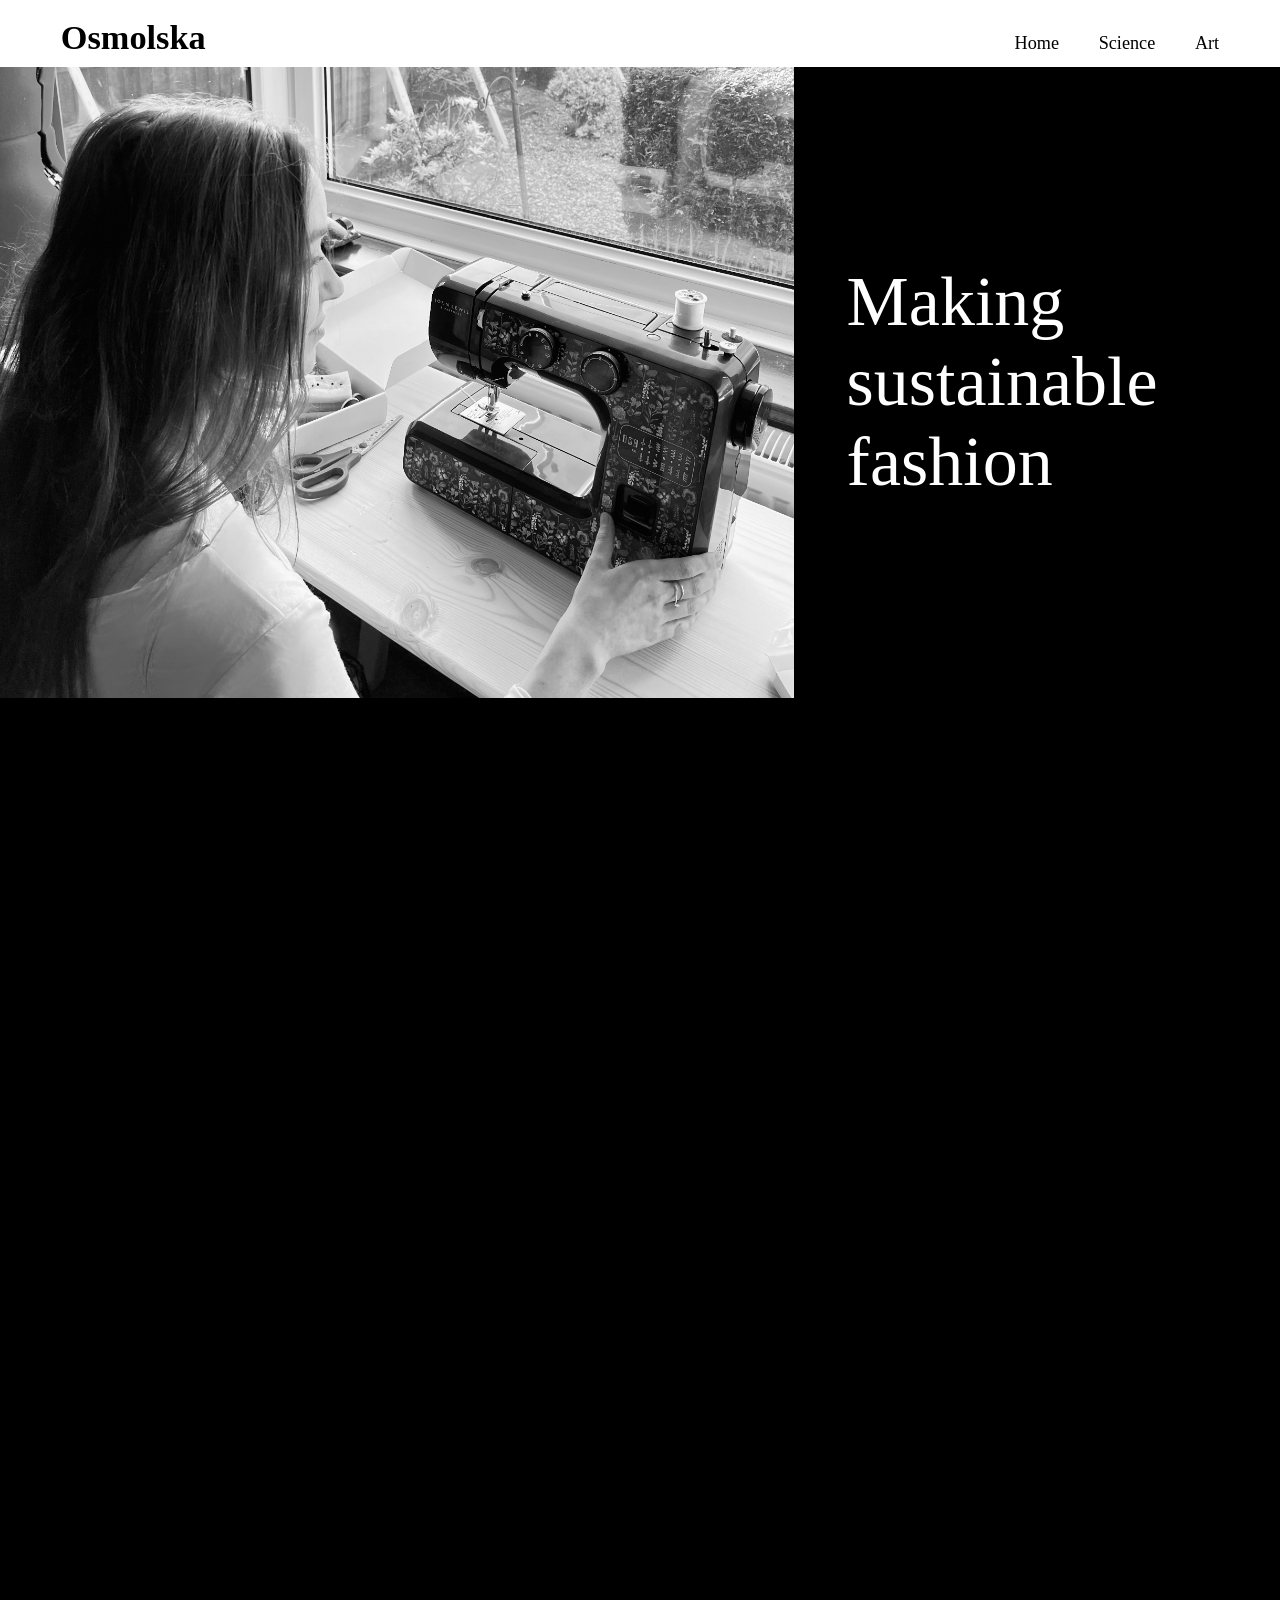
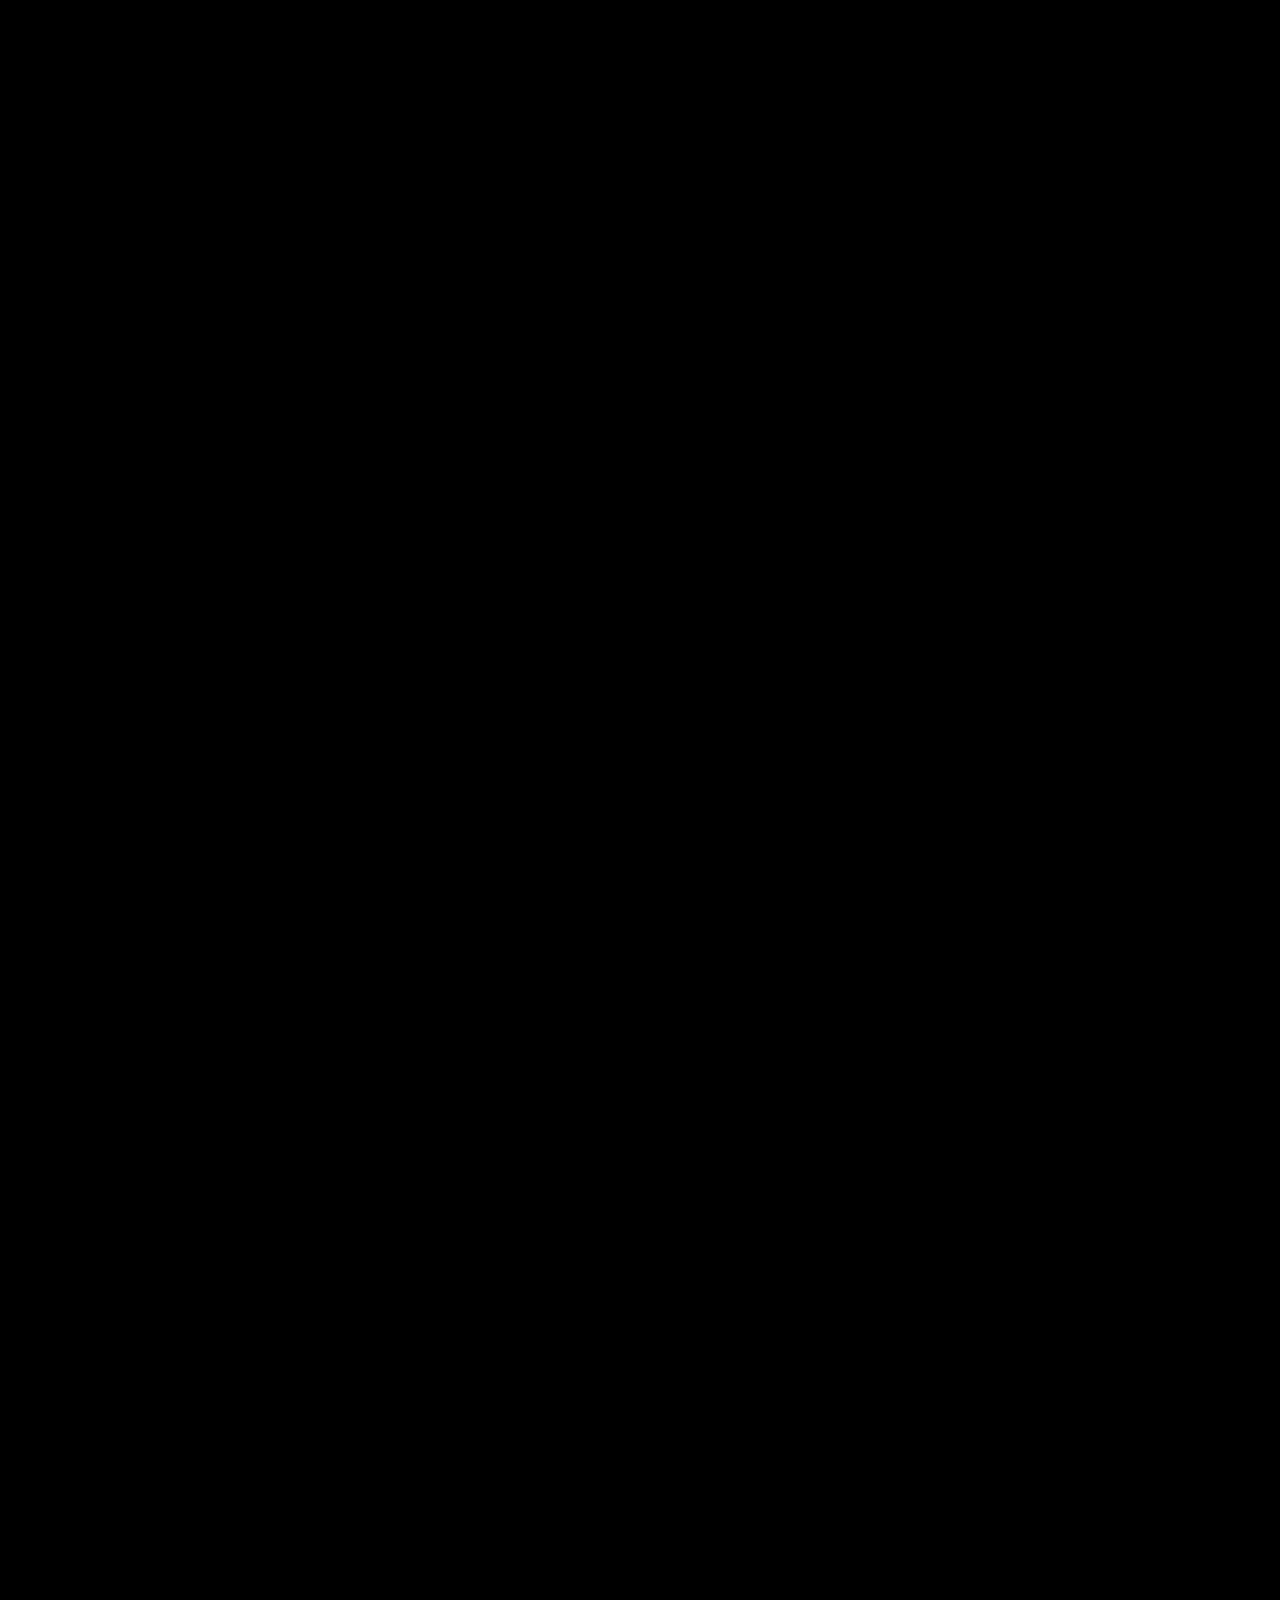
==== commit 01009256: "more on my PhD" ====
--- a/art.html
+++ b/art.html
@@ -67,6 +67,12 @@
 <body>
   <header class="banner">
     <a class="banner__title" href="index.html">Osmolska</a>
+
+    <nav class="banner__nav" aria-label="Main">
+      <a class="banner__link" href="index.html">Home</a>
+      <a class="banner__link" href="science.html">Science</a>
+      <a class="banner__link" href="art.html" aria-current="page">Art</a>
+    </nav>
   </header>
 
   <main>
--- a/style.css
+++ b/style.css
@@ -34,18 +34,41 @@
   top: 0;
   z-index: 10;
   flex: none;
-  padding: calc(0.9 * var(--cm)) 0 calc(0.5 * var(--cm)) calc(2.3 * var(--cm));
+  display: flex;
+  flex-wrap: wrap;
+  align-items: baseline;
+  justify-content: space-between;
+  column-gap: calc(2 * var(--cm));
+  padding: calc(0.9 * var(--cm)) calc(2.3 * var(--cm)) calc(0.5 * var(--cm)) calc(2.3 * var(--cm));
   background: #fff;
 }
 
 .banner__title {
-  display: block;
   font-family: Georgia, serif;
   font-weight: bold;
   font-size: calc(49 * var(--px));
   line-height: 0.8;
   color: #000;
   text-decoration: none;
+}
+
+.banner__nav {
+  display: flex;
+  gap: calc(1.5 * var(--cm));
+  margin-left: auto;
+  white-space: nowrap;
+}
+
+.banner__link {
+  color: #000;
+  font-family: Georgia, serif;
+  font-size: calc(26 * var(--px));
+  text-decoration: none;
+}
+
+.banner__link:hover,
+.banner__link:focus-visible {
+  text-decoration: underline;
 }
 
 
@@ -58,6 +81,114 @@
   color: inherit;
   font: inherit;
   text-decoration: none;
+}
+
+
+
+.prose {
+  max-width: 44em;
+  margin: 0 auto;
+  padding: calc(4 * var(--cm)) calc(1.5 * var(--cm)) calc(6 * var(--cm));
+  font-size: min(calc(32 * var(--px)), 5vw);
+  line-height: 1.5;
+}
+
+.prose__title {
+  margin: 0 0 calc(1 * var(--cm));
+  font-size: min(calc(100 * var(--px)), 11vw);
+  line-height: 1.1;
+}
+
+.prose__back {
+  display: inline-block;
+  margin-top: calc(2 * var(--cm));
+}
+
+
+.split {
+  display: grid;
+  grid-template-columns: 1fr 1fr;
+  gap: calc(2 * var(--cm));
+  align-items: center;
+  margin: calc(2 * var(--cm)) 0;
+}
+
+
+.split__figure {
+  justify-self: center;
+  width: auto;
+  height: auto;
+  max-width: 100%;
+  max-height: 18em;
+}
+
+
+.split--reverse .split__figure {
+  grid-column: 2;
+  grid-row: 1;
+}
+
+.split--reverse p {
+  grid-column: 1;
+  grid-row: 1;
+}
+
+.split--figure {
+  grid-template-columns: 1fr;
+  justify-items: center;
+}
+
+.split--figure .split__figure {
+  max-height: 12em;
+}
+
+
+.split--stack {
+  grid-template-columns: 1.2fr 1fr;
+}
+
+.split__figures {
+  display: flex;
+  flex-direction: column;
+  align-items: center;
+  gap: calc(1 * var(--cm));
+}
+
+.split--stack .split__figure {
+  max-height: 14em;
+}
+
+@media (max-width: 700px), (max-height: 520px) {
+  .split {
+    grid-template-columns: 1fr;
+    gap: calc(1 * var(--cm));
+  }
+
+  .split--reverse .split__figure,
+  .split--reverse p {
+    grid-column: auto;
+    grid-row: auto;
+  }
+}
+
+
+.link-button {
+  display: inline-block;
+  padding: 0.45em 1.2em;
+  border: 1px solid currentColor;
+  border-radius: 999px;
+  color: inherit;
+  font: inherit;
+  line-height: 1.2;
+  text-align: center;
+  text-decoration: none;
+  cursor: pointer;
+}
+
+
+.button-row {
+  display: block;
+  margin-top: 0.6em;
 }
 
 
@@ -124,13 +255,23 @@
 }
 
 @media (max-width: 700px), (max-height: 520px) {
+
   .banner {
-    padding: calc(0.5 * var(--cm)) 0 calc(0.4 * var(--cm)) calc(1.4 * var(--cm));
+    column-gap: calc(0.8 * var(--cm));
+    padding: calc(0.5 * var(--cm)) calc(1 * var(--cm)) calc(0.4 * var(--cm)) calc(1 * var(--cm));
   }
 
   .banner__title {
     font-size: 26px;
     line-height: 0.85;
+  }
+
+  .banner__nav {
+    gap: calc(0.7 * var(--cm));
+  }
+
+  .banner__link {
+    font-size: 14px;
   }
 
   .gallery__item {
